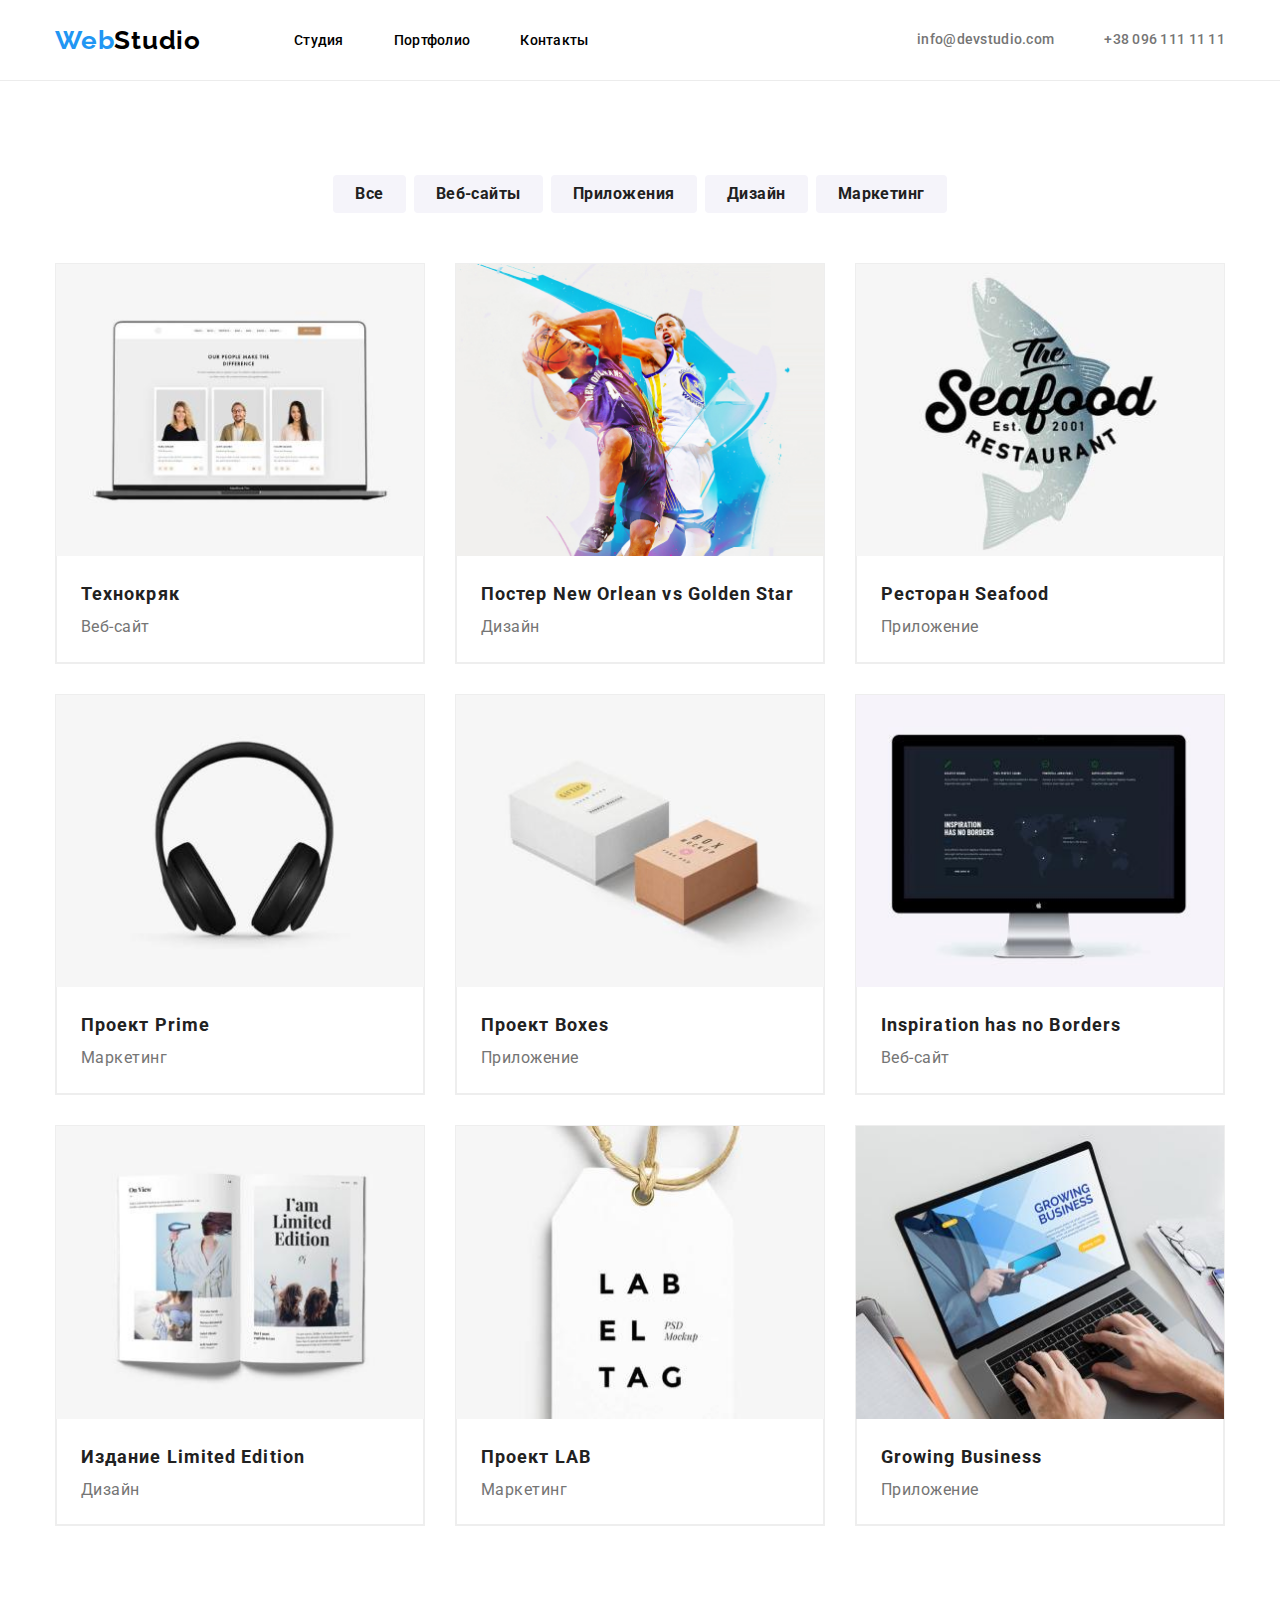
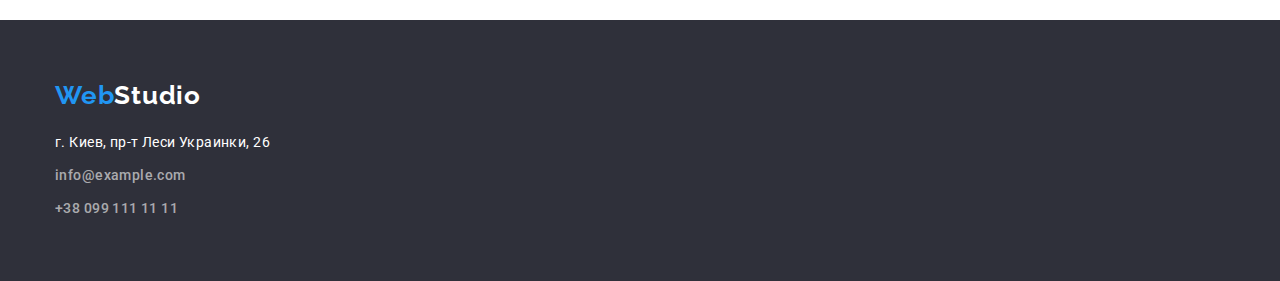
==== portfolio.html @ 86c7d124 "clone repository" ====
<!DOCTYPE html>
<html lang="ru">
  <head>
    <meta charset="UTF-8" />
    <meta http-equiv="X-UA-Compatible" content="IE=edge" />
    <meta name="viewport" content="width=device-width, initial-scale=1.0" />
    <link
      href="https://fonts.googleapis.com/css2?family=Raleway:wght@700&family=Roboto:wght@400;500;700;900&display=swap"
      rel="stylesheet"
    />
    <link
      rel="stylesheet"
      href="https://cdnjs.cloudflare.com/ajax/libs/modern-normalize/1.0.0/modern-normalize.min.css"
    />
    <link rel="stylesheet" href="./css/styles.css" />
    <title>Портфолио</title>
  </head>

  <body>
    <!--Шапка сайта-->
    <header class="page-header">
      <div class="container main-nav">
        <nav class="main-nav">
          <a href="./index.html" class="logo"
            ><span class="logo-item">Web</span>Studio</a
          >

          <ul class="site-nav">
            <li class="site-nav-item">
              <a href="./index.html" class="link">Студия</a>
            </li>
            <li class="site-nav-item">
              <a href="./portfolio.html" class="link">Портфолио</a>
            </li>
            <li class="site-nav-item"><a href="/" class="link">Контакты</a></li>
          </ul>
        </nav>
        <ul class="nav-contact">
          <li class="nav-contact-item">
            <a href="mailto:info@devstudio.com" class="link"
              >info@devstudio.com</a
            >
          </li>
          <li class="nav-contact-item">
            <a href="tel:+380961111111" class="link">+38 096 111 11 11</a>
          </li>
        </ul>
      </div>
    </header>

    <!--Герой-->
    <main>
      <section class="section portfolio-seite">
        <div class="container">
          <h1 class="section-title visually-hidden">Наши работы</h1>
          <ul class="button-portfolio">
            <li class="button-portfolio-item">
              <button class="button" type="button">Все</button>
            </li>
            <li class="button-portfolio-item">
              <button class="button" type="button">Веб-сайты</button>
            </li>
            <li class="button-portfolio-item">
              <button class="button" type="button">Приложения</button>
            </li>
            <li class="button-portfolio-item">
              <button class="button" type="button">Дизайн</button>
            </li>
            <li class="button-portfolio-item">
              <button class="button" type="button">Маркетинг</button>
            </li>
          </ul>

          <ul class="galerie-list galerie">
            <li class="galerie-item">
              <img
                src="./images2/img1.jpg"
                alt="Обложка сайта"
                width="370"
                height="294"
              />
              <div class="item-footer">
                <h2 class="service-title galerie-title">Технокряк</h2>
                <p class="service-text galerie-text">Веб-сайт</p>
              </div>
            </li>
            <li class="galerie-item">
              <img
                src="./images2/img2.jpg"
                alt="Два парня играют в баскетбол"
                width="370"
                height="294"
              />
              <div class="item-footer">
                <h2 class="service-title galerie-title">
                  Постер New Orlean vs Golden Star
                </h2>
                <p class="service-text galerie-text">Дизайн</p>
              </div>
            </li>
            <li class="galerie-item">
              <img
                src="./images2/img3.jpg"
                alt="Эмблема ресторана"
                width="370"
                height="294"
              />
              <div class="item-footer">
                <h2 class="service-title galerie-title">Ресторан Seafood</h2>
                <p class="service-text galerie-text">Приложение</p>
              </div>
            </li>
            <li class="galerie-item">
              <img
                src="./images2/img4.jpg"
                alt="Наушники беспроводные"
                width="370"
                height="294"
              />
              <div class="item-footer">
                <h2 class="service-title galerie-title">Проект Prime</h2>
                <p class="service-text galerie-text">Маркетинг</p>
              </div>
            </li>
            <li class="galerie-item">
              <img
                src="./images2/img5.jpg"
                alt=" Две коробки"
                width="370"
                height="294"
              />
              <div class="item-footer">
                <h2 class="service-title galerie-title">Проект Boxes</h2>
                <p class="service-text galerie-text">Приложение</p>
              </div>
            </li>
            <li class="galerie-item">
              <img
                src="./images2/img6.jpg"
                alt="Главная страница веб-сайта"
                width="370"
                height="294"
              />
              <div class="item-footer">
                <h2 class="service-title galerie-title">
                  Inspiration has no Borders
                </h2>
                <p class="service-text">Веб-сайт</p>
              </div>
            </li>
            <li class="galerie-item">
              <img
                src="./images2/img7.jpg"
                alt="Разворот книги"
                width="370"
                height="294"
              />
              <div class="item-footer">
                <h2 class="service-title galerie-title">
                  Издание Limited Edition
                </h2>
                <p class="service-text galerie-text">Дизайн</p>
              </div>
            </li>
            <li class="galerie-item">
              <img
                src="./images2/img8.jpg"
                alt="Товарная бирка"
                width="370"
                height="294"
              />
              <div class="item-footer">
                <h2 class="service-title galerie-title">Проект LAB</h2>
                <p class="service-text galerie-text">Маркетинг</p>
              </div>
            </li>
            <li class="galerie-item">
              <img
                src="./images2/img9.jpg"
                alt="Поиск информации на ноутбуке"
                width="370"
                height="294"
              />
              <div class="item-footer">
                <h2 class="service-title galerie-title">Growing Business</h2>
                <p class="service-text galerie-text">Приложение</p>
              </div>
            </li>
          </ul>
        </div>
      </section>
    </main>
    <!--Футер-->
    <footer>
      <div class="container">
        <a href="/" class="logo-footer" lang="en"
          ><span class="logo-item">Web</span>Studio</a
        >
        <address class="address">
          <ul class="footer-contact">
            <li class="aadress-item">
              <a href="/" class="street">г. Киев, пр-т Леси Украинки, 26</a>
            </li>
            <li class="aadress-item">
              <a href="mailto:info@example.com" class="link"
                >info@example.com</a
              >
            </li>
            <li class="aadress-item">
              <a href="tel:+380991111111" class="link">+38 099 111 11 11</a>
            </li>
          </ul>
        </address>
      </div>
    </footer>
  </body>
</html>
---- css/styles.css ----
:root {
  --primary-color: #212121;
  --black-color: #000000;
  --grey-color: #757575;
  --blue-color: #2196f3;
  --white-color: #ffffff;
  --bcg-color: #2f303a;
  --bcg-color-button: #f5f4fa;
}
html {
  box-sizing: border-box;
}
*,
*::before,
*::after {
  box-sizing: border-box;
}
body {
  font-family: "Roboto", sans-serif;
  color: var(--primary-color);
  margin: 0;
}
h1,
h2,
h3,
h4,
h5,
h6,
p {
  margin-top: 0;
  margin-bottom: 0;
}
ul {
  margin: 0;
  padding: 0;
  list-style: none;
}
button {
  font-family: inherit;
}

img {
  display: block;
  max-width: 100%;
  height: auto;
}
.visually-hidden {
  position: absolute !important;
  clip: rect(1px 1px 1px 1px);
  clip: rect(1px, 1px, 1px, 1px);
  padding: 0 !important;
  border: 0 !important;
  height: 1px !important;
  width: 1px !important;
  overflow: hidden;
}
.logo {
  font-family: Raleway;
  font-weight: bold;
  font-size: 26px;
  line-height: 1.19;
  letter-spacing: 0.03em;
  color: var(--black-color);
  text-decoration: none;
}

.logo-item {
  font-family: Raleway;
  font-weight: bold;
  font-size: 26px;
  line-height: 1.19;
  letter-spacing: 0.03em;
  color: var(--blue-color);
}

.logo-footer {
  font-family: Raleway;
  font-weight: bold;
  font-size: 26px;
  line-height: 1.19;
  letter-spacing: 0.03em;
  color: var(--white-color);
  text-decoration: none;
}
.portfolio:active {
  color: var(--black-color);
}

/* Heder*/

.page-header {
  margin: 0 auto;
  display: flex;
  justify-content: space-between;
  border-bottom: 1px solid #ececec;
}

.container {
  width: 1200px;
  padding-left: 15px;
  padding-right: 15px;
  margin-right: auto;
  margin-left: auto;
}
/* Site-nav */
.main-nav {
  display: flex;
  align-items: center;
}
.site-nav {
  display: flex;
  margin-left: 93px;
}

.site-nav .site-nav-item + .site-nav-item {
  margin-left: 50px;
}
.site-nav .link {
  display: block;
  padding-top: 32px;
  padding-bottom: 32px;
}

.nav-contact {
  display: flex;
  margin-left: auto;
}

.nav-contact .nav-contact-item + .nav-contact-item {
  margin-left: 50px;
}
.nav-contact .link {
  display: block;
  padding-top: 32px;
  padding-bottom: 32px;
}
.site-nav .link:hover {
  color: var(--blue-color);
}
.site-nav .link {
  color: var(--primary-color);
}

.site-nav .link {
  font-family: Roboto;
  font-style: normal;
  font-weight: 500;
  font-size: 14px;
  line-height: 16px;
  letter-spacing: 0.02em;
  color: var(--black-color);
}

/* Hero / CSS fot index.html */

.hero {
  background-color: var(--bcg-color);
  background-image: linear-gradient(to right,
                  rgba(0, 0, 0, 0),
                  rgba(47, 48, 58, 0.4)),
                  url('../images/fon/fon-hero.jpg');
  background-repeat: no-repeat;
  background-position: center;
  background-size: contain;
  height: 600px;
  max-width: 1600px;
  margin-left: auto;
  margin-right: auto;
  text-align: center;
  display: flex;
  align-items: center;
  padding: 200px 0;
  
}

.hero-title {
  color: var(--white-color);
  font-family: Roboto;
  font-style: normal;
  font-weight: 900;
  font-size: 44px;
  line-height: 1, 36;
  text-align: center;
  letter-spacing: 0.06em;
  text-transform: uppercase;
  margin-bottom: 30px;
}

.hero-button:hover {
  color: var(--white-color);
  background-color: var(--blue-color);
}
.hero-button {
  background: #2196F3;
  box-shadow: 0px 4px 4px rgba(0, 0, 0, 0.15);
  border-radius: 4px;
color: var(--white-color);
 border: 1px solid #0000;
  
  padding: 10px 32px;
  margin-top: 0px;
 
  letter-spacing: 0.06em;

  font-family: Roboto;
  font-style: normal;
  font-weight: bold;
  font-size: 16px;
  line-height: 30px;
}
.button {
  border-radius: 4px;
  padding: 6px 22px;
  margin-top: 30px;
  letter-spacing: 0.06em;

  font-family: Roboto;
  font-style: normal;
  font-weight: bold;
  font-size: 16px;
  line-height: 30px;
}
/* Benefits */
.benefits-section {
  padding-top: 94px;
  padding-bottom: 94px;
}
.benefits {
  display: flex;

  flex-wrap: wrap;
  justify-content: space-evenly;
  flex-basis: calc((100% - 120px) / 4);
}
.benefits .benefits-item {
  width: 270px;
}
.benefits .benefits-item + .benefits-item {
  margin-left: 30px;
}
.section-title.h3{
  margin-bottom: 10px;
}
.section-title.h2{
  margin-bottom: 50px;
}
/* Service */
.section-service {
  padding-top: 0;
  padding-bottom: 94px;
}
.service {
  display: flex;
  flex-wrap: wrap;
  flex-basis: calc((100% - 90px) / 3);
  justify-content: space-evenly;
}

.service .service-item + .service-item {
  margin-left: 30px;
}
.section .section-title.h2 {
  font-weight: bold;
  font-size: 36px;
  line-height: 1.16;
  text-align: center;
  letter-spacing: 0.03em;
}
.teem {
  background-color: #f5f4fa;
  padding-top: 94px;
  padding-bottom: 94px;
 
}
.team-item-footer {
  background-color: #fff;
  padding: 30px 0 30px 0;
  text-align: center;
  border-bottom-left-radius: 4px;
  border-bottom-right-radius: 4px;
}
.team-title {
  font-weight: bold;
  font-size: 36px;
  line-height: 1.16;
  text-align: center;
  letter-spacing: 0.03em;
}
.team-list {
  display: flex;
  margin-top: 50px;

  flex-basis: calc((100% - 120px) / 4);
}
.team-name,
.team-work {
  text-align: center;
}
.teem .team-name {
  font-weight: 500;
  font-size: 16px;
  line-height: 1.18;
  text-align: center;
  letter-spacing: 0.03em;
  margin-bottom: 10px;
}
.team-work {
  font-size: 16px;
  line-height: 1.18;
  text-align: center;
  letter-spacing: 0.03em;
  color: #757575;
}
.team-list .team-item + .team-item {
  margin-left: 30px;
}
.team-item {
  box-shadow: 0px 1px 3px rgba(0, 0, 0, 0.12), 
              0px 1px 1px rgba(0, 0, 0, 0.14),
              0px 2px 1px rgba(0, 0, 0, 0.2);
  border-radius: 0px 0px 4px 4px;
  height: 368px;
}

.section .section-title.h3 {
  font-family: Roboto;
  font-style: normal;
  font-weight: bold;
  font-size: 14px;
  line-height: 16px;
  letter-spacing: 0.03em;
  text-transform: uppercase;
}

.section .benefits-text {
  font-size: 14px;
  line-height: 1.71;
  /* or 171% */
  letter-spacing: 0.03em;
  color: #757575;
}

/* Team CSS */

.team .team-name {
  font-weight: 500;
  font-size: 16px;
  line-height: 1.18;
  text-align: center;
  letter-spacing: 0.03em;
}

.team .team-title {
  font-size: 16px;
  line-height: 1.18;
  text-align: center;
  letter-spacing: 0.03em;
  color: #757575;
}

/* Buttons */
.button:hover,
.button:focus {
  background-color: #2196f3;
  cursor: pointer;
  box-shadow: 0px 3px 1px rgba(0, 0, 0, 0.1), 0px 1px 2px rgba(0, 0, 0, 0.08),
    0px 2px 2px rgba(0, 0, 0, 0.12);
}
.button {
  font-family: Roboto;
  font-weight: bold;
  font-size: 16px;
  line-height: 1.6;
  text-align: center;
  letter-spacing: 0.03em;
  border: none;
  border-radius: 4px;

  color: #212121;
  background-color: #f5f4fa;
}
/* Portfolio CSS */

/* Service */
.button-portfolio-item .button{
  margin-top: 0px;
}
.section .service-title {
  font-weight: bold;
  font-size: 18px;
  line-height: 2;
  letter-spacing: 0.06em;
}

/*Footer */
footer {
  display: flex;
  padding-top: 60px;
  padding-bottom: 60px;
  background-color: #2f303a;
}

.link {
  font-weight: 500;
  font-size: 14px;
  text-decoration: none;
  letter-spacing: 0.02em;
  line-height: 1.15;
  color: #212121;
  padding: 10px 0 10px 0;
  text-decoration: none;
}

.nav-contact {
  margin-left: auto;
  display: flex;
  align-items: center;
}
.contacts-item:not(:first-child) {
  margin-left: 50px;
}

.nav-contact a {
  font-weight: 500;
  font-size: 14px;
  line-height: 1.14;
  letter-spacing: 0.02em;
  text-decoration: none;
  padding: 10px 0 10px 0;
  color: #757575;
}

.footer-contact a {
  font-style: normal;
  font-size: 14px;
  line-height: 1.71;
  letter-spacing: 0.03em;
}

.link:hover,
.link:focus {
  color: #2196f3;
}

.address {
  margin-top: 20px;
}

.address-item:not(:first-child) {
  margin-top: 9px;
}

.footer-contact > li:not(:last-child) {
  margin-bottom: 9px;
}

.address a {
  color: rgba(255, 255, 255, 0.6);
}

.address.link:hover,
.address.link:focus {
  color: #2196f3;
}

.address .street .link {
  font-size: 14px;
  line-height: 1.71;
  letter-spacing: 0.03em;
}

.address .street {
  color: #ffffff;
  text-decoration: none;
}

.address.link {
  color: rgba(255, 255, 255, 0.6);
  text-decoration: none;
}

.portfolio-seite {
  padding-top: 94px;
  padding-bottom: 94px;
}

.button-portfolio {
  margin-top: 0px;
  justify-content: center;
  display: flex;
  background-color: #fff;
  margin-bottom: 50px;
}
.button-portfolio .button-portfolio-item + .button-portfolio-item {
  margin-left: 8px;
}

.button:hover,
.button:focus {
  background-color: #2196f3;
  cursor: pointer;
  box-shadow: 0px 3px 1px rgba(0, 0, 0, 0.1), 0px 1px 2px rgba(0, 0, 0, 0.08),
    0px 2px 2px rgba(0, 0, 0, 0.12);
}

.button {
  font-family: Roboto;
  font-weight: bold;
  font-size: 16px;
  line-height: 1.6;
  text-align: center;
  letter-spacing: 0.03em;
  border: none;
  border-radius: 4px;
  padding: 6px 22px;
  color: #212121;
  background-color: #f5f4fa;
}

/* Service */

.section .service-title {
  font-weight: bold;
  font-size: 18px;
  line-height: 2;
  letter-spacing: 0.06em;
}

.section .service-text {
  font-size: 16px;
  line-height: 1.87;
  letter-spacing: 0.03em;
  color: #757575;
}

.galerie-list {
  display: flex;
  flex-wrap: wrap;
  margin-top: -30px;
  margin-left: -30px;
}
.galerie-item {
  margin-top: 30px;
  margin-left: 30px;
  flex-basis: calc((100% - 90px) / 3);
  border: 1px solid #eee;
}

.item-footer {
  background-color: #fff;
  border: 1px solid #eee;
  border-top: none;
  padding: 20px 24px;
}

/* Buttons class */

.button-portfolio {
  display: flex;
  justify-content: center;
}
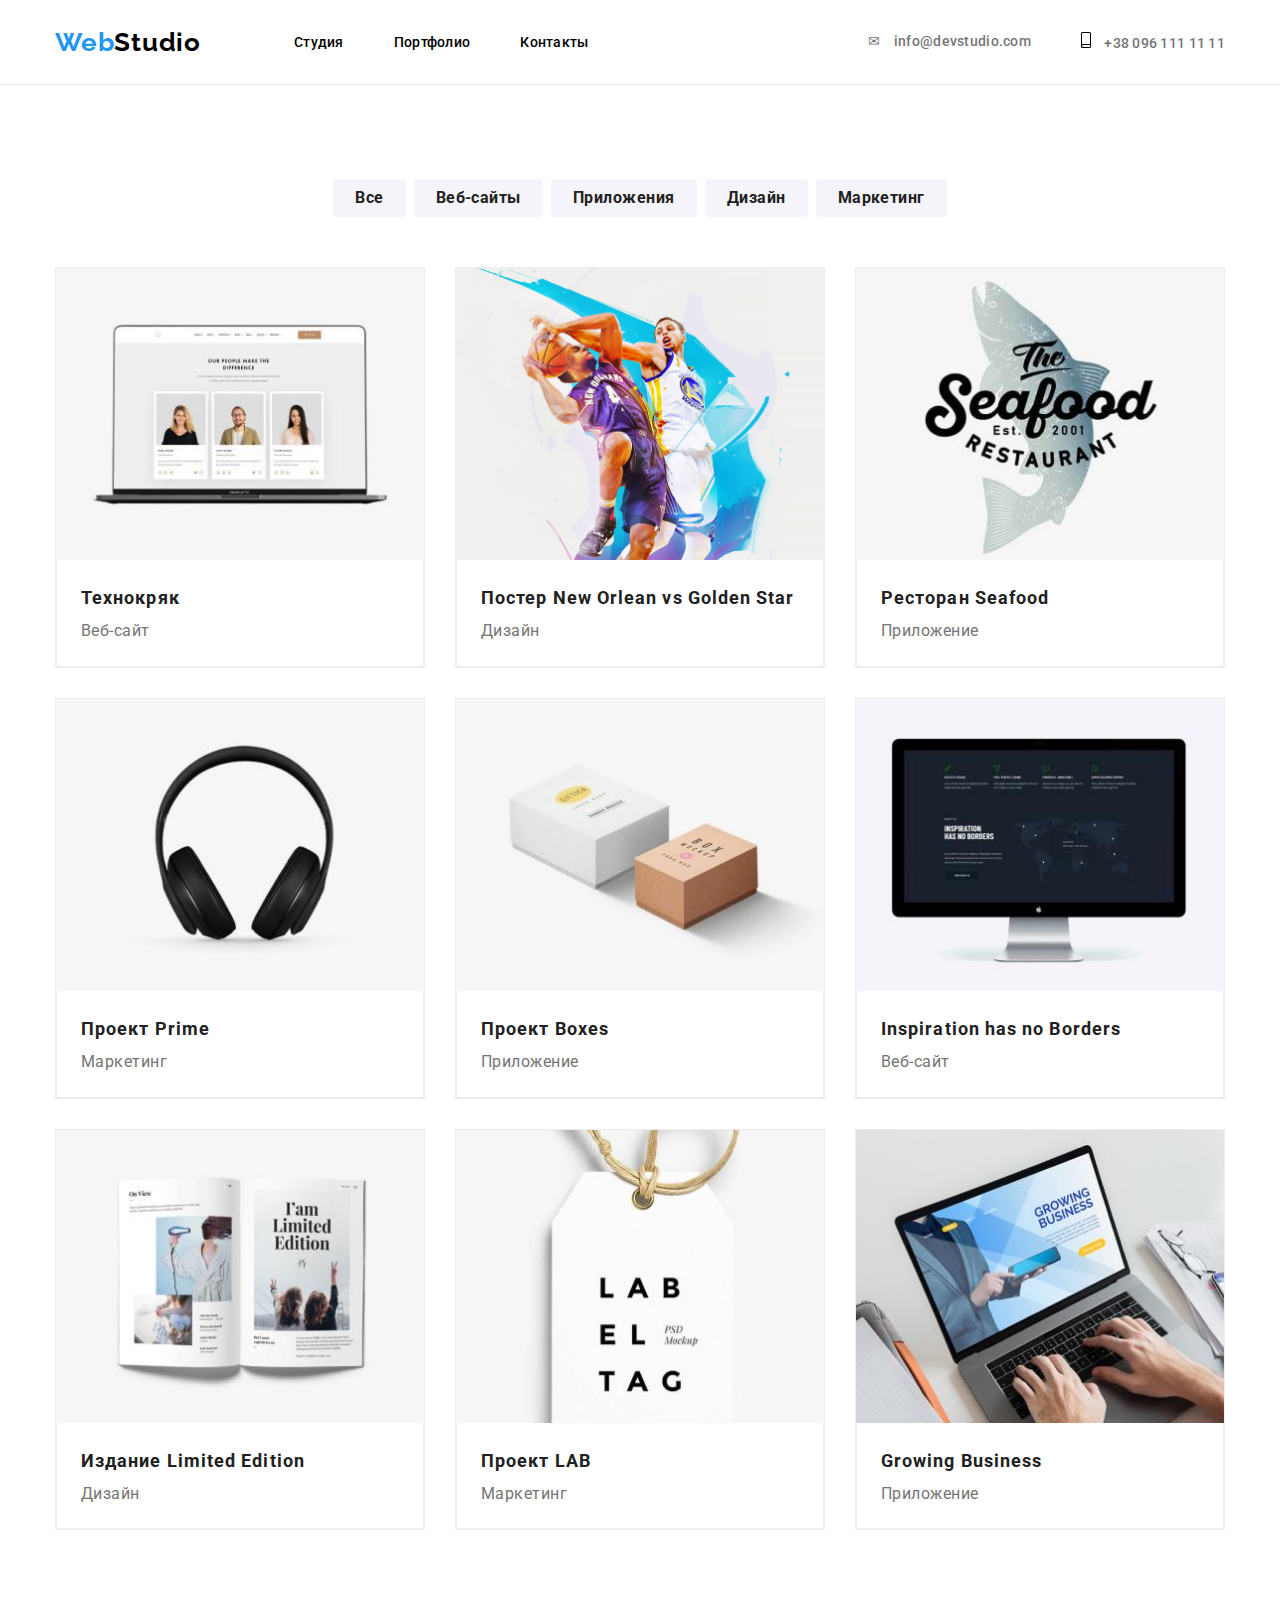
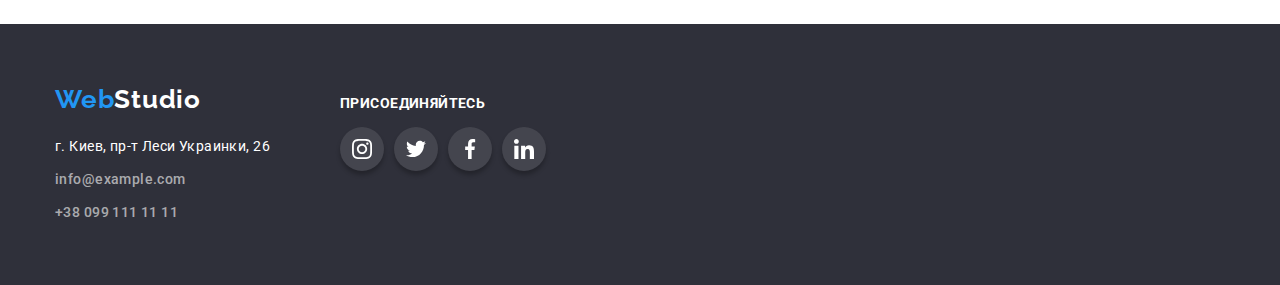
==== commit 43680c1c: "update" ====
--- a/portfolio.html
+++ b/portfolio.html
@@ -20,32 +20,38 @@
     <!--Шапка сайта-->
     <header class="page-header">
       <div class="container main-nav">
+        
         <nav class="main-nav">
-          <a href="./index.html" class="logo"
-            ><span class="logo-item">Web</span>Studio</a
-          >
-
-          <ul class="site-nav">
-            <li class="site-nav-item">
-              <a href="./index.html" class="link">Студия</a>
-            </li>
-            <li class="site-nav-item">
-              <a href="./portfolio.html" class="link">Портфолио</a>
-            </li>
-            <li class="site-nav-item"><a href="/" class="link">Контакты</a></li>
-          </ul>
-        </nav>
-        <ul class="nav-contact">
-          <li class="nav-contact-item">
-            <a href="mailto:info@devstudio.com" class="link"
-              >info@devstudio.com</a
-            >
-          </li>
-          <li class="nav-contact-item">
-            <a href="tel:+380961111111" class="link">+38 096 111 11 11</a>
-          </li>
-        </ul>
-      </div>
+          <a href="https://nataliapolishchuk.github.io/goit-markup-hw-03/" class="logo"><span class="logo-item">Web</span>Studio</a>
+         
+            <ul class="site-nav">
+              <li class="site-nav-item">
+                <a href="./index.html" class="link">Студия</a>
+              </li>
+              <li class="site-nav-item">
+                <a href="./portfolio.html" class="link">Портфолио</a>
+              </li>
+              <li class="site-nav-item">
+                <a href="/" class="link">Контакты</a>
+              </li>
+            </ul>
+          </nav>
+          <ul class="nav-contact">
+            <li class="nav-contact-item">
+              <a href="mailto:info@devstudio.com" class="link link-mail"
+                > info@devstudio.com</a>
+            </li>
+            <li class="nav-contact-item">
+              <a href="tel:+380961111111" class="link link-phone" target="_blank" rel="noopener noreferrer">
+                <svg class="contacts-icon phone-icon">
+                  <use href="./images/icons.svg#smartphone"></use>
+                </svg>
+                +38 096 111 11 11</a>
+            </li>
+          </ul>
+        
+        </div>
+      
     </header>
 
     <!--Герой-->
@@ -192,7 +198,8 @@
     </main>
     <!--Футер-->
     <footer>
-      <div class="container">
+      <div class="container page-footer">
+        <div class="page-footer-div1">
         <a href="/" class="logo-footer" lang="en"
           ><span class="logo-item">Web</span>Studio</a
         >
@@ -212,6 +219,39 @@
           </ul>
         </address>
       </div>
+        <div class="page-footer-div2">
+        <h2 class="footer-text footer-navi">присоединяйтесь</h2>
+        <ul class="list social-icons ">
+          <li class="social-icons-item">
+            <a href="" class="social-icons-link" target="_blank" rel="noopener noreferrer">
+              <svg class="icon">
+                <use href="./images/icons.svg#instagram"></use>
+              </svg>
+            </a>
+          </li>
+          <li class="social-icons-item">
+            <a href="" class="social-icons-link" target="_blank" rel="noopener noreferrer">
+              <svg class="icon">
+                <use href="./images/icons.svg#twitter"></use>
+              </svg>
+            </a>
+          </li>
+          <li class="social-icons-item">
+            <a href="" class="social-icons-link" target="_blank" rel="noopener noreferrer">
+              <svg class="icon">
+                <use href="./images/icons.svg#facebook"></use>
+              </svg>
+            </a>
+          </li>
+          <li class="social-icons-item">
+            <a href="" class="social-icons-link" target="_blank" rel="noopener noreferrer">
+              <svg class="icon">
+                <use href="./images/icons.svg#linkedin"></use>
+              </svg>
+            </a>
+          </li>
+        </div>
+      </div>
     </footer>
   </body>
 </html>
--- a/css/styles.css
+++ b/css/styles.css
@@ -44,6 +44,36 @@
   max-width: 100%;
   height: auto;
 }
+.social-icons {
+  display: inline-flex;
+  margin-top: 16px;
+}
+.social-icons-link {
+  display: flex;
+  width: 44px;
+  height: 44px;
+  border-radius: 50%;
+  justify-content: center;
+  align-items: center;
+  background-color: #fff;
+}
+.social-icons-link:hover,
+.social-icons-link:focus{
+  background-color: #2196f3;
+}
+.social-icons-link:hover .icon,
+.social-icons-link:focus .icon {
+  fill: #ffffff;
+}
+.social-icons .social-icons-item + .social-icons-item {
+  margin-left: 10px;
+}
+.social-icons .icon {
+  width: 20px;
+  height: 20px;
+  fill: #afb1b8;
+}
+
 .visually-hidden {
   position: absolute !important;
   clip: rect(1px 1px 1px 1px);
@@ -120,10 +150,30 @@
   padding-top: 32px;
   padding-bottom: 32px;
 }
-
+.nav-contact-item{
+  display: flex;
+}
 .nav-contact {
-  display: flex;
   margin-left: auto;
+  
+  align-items: center;
+}
+.link-mail::before {
+  content: "\2709";
+  width: 16px;
+  height: 19px;
+  margin-right: 10px;
+}
+.contacts-icon{
+  margin-right: 10px;
+}
+.phone-icon{
+  width: 10px;
+  height: 16px;
+}
+.link-phone:hover .phone-icon,
+.link-phone:focus .phone-icon {
+  fill: #2196F3;
 }
 
 .nav-contact .nav-contact-item + .nav-contact-item {
@@ -155,10 +205,12 @@
 
 .hero {
   background-color: var(--bcg-color);
-  background-image: linear-gradient(to right,
-                  rgba(0, 0, 0, 0),
-                  rgba(47, 48, 58, 0.4)),
-                  url('../images/fon/fon-hero.jpg');
+  background-image: linear-gradient(
+      to right,
+      rgba(0, 0, 0, 0),
+      rgba(47, 48, 58, 0.4)
+    ),
+    url("../images/fon/fon-hero.jpg");
   background-repeat: no-repeat;
   background-position: center;
   background-size: contain;
@@ -170,7 +222,6 @@
   display: flex;
   align-items: center;
   padding: 200px 0;
-  
 }
 
 .hero-title {
@@ -191,15 +242,15 @@
   background-color: var(--blue-color);
 }
 .hero-button {
-  background: #2196F3;
+  background: #2196f3;
   box-shadow: 0px 4px 4px rgba(0, 0, 0, 0.15);
   border-radius: 4px;
-color: var(--white-color);
- border: 1px solid #0000;
-  
+  color: var(--white-color);
+  border: 1px solid #0000;
+
   padding: 10px 32px;
   margin-top: 0px;
- 
+
   letter-spacing: 0.06em;
 
   font-family: Roboto;
@@ -232,16 +283,39 @@
   justify-content: space-evenly;
   flex-basis: calc((100% - 120px) / 4);
 }
+.benefits-item::before {
+  content: "";
+  display: block;
+  height: 120px;
+  margin-bottom: 30px;
+  background-color: #f5f4fa;
+  border-radius: 4px;
+  background-repeat: no-repeat;
+  background-position: 50% 50%;
+}
+.icon-antenna::before {
+  background-image: url("../icon/antenna.svg");
+}
+.icon-clock::before {
+  background-image: url("../icon/clock.svg");
+}
+.icon-diagram::before {
+  background-image: url("../icon/diagram.svg");
+}
+.icon-astronaut::before {
+  background-image: url("../icon/astronaut.svg");
+}
+
 .benefits .benefits-item {
   width: 270px;
 }
 .benefits .benefits-item + .benefits-item {
   margin-left: 30px;
 }
-.section-title.h3{
+.section-title.h3 {
   margin-bottom: 10px;
 }
-.section-title.h2{
+.section-title.h2 {
   margin-bottom: 50px;
 }
 /* Service */
@@ -270,8 +344,8 @@
   background-color: #f5f4fa;
   padding-top: 94px;
   padding-bottom: 94px;
- 
-}
+}
+
 .team-item-footer {
   background-color: #fff;
   padding: 30px 0 30px 0;
@@ -279,6 +353,7 @@
   border-bottom-left-radius: 4px;
   border-bottom-right-radius: 4px;
 }
+
 .team-title {
   font-weight: bold;
   font-size: 36px;
@@ -315,15 +390,70 @@
   margin-left: 30px;
 }
 .team-item {
-  box-shadow: 0px 1px 3px rgba(0, 0, 0, 0.12), 
-              0px 1px 1px rgba(0, 0, 0, 0.14),
-              0px 2px 1px rgba(0, 0, 0, 0.2);
+  box-shadow: 0px 1px 3px rgba(0, 0, 0, 0.12), 0px 1px 1px rgba(0, 0, 0, 0.14),
+    0px 2px 1px rgba(0, 0, 0, 0.2);
   border-radius: 0px 0px 4px 4px;
-  height: 368px;
-}
+}
+.clients {
+  background-color: #fff;
+  padding-top: 94px;
+  padding-bottom: 94px;
+}
+.clients-title.h2 {
+  font-weight: bold;
+  font-size: 36px;
+  line-height: 1.16;
+  text-align: center;
+  letter-spacing: 0.03em;
+  
+}
+.clients-link:hover ,
+.clients-link:focus {
+  border: 1px solid rgba(33, 150, 243, 1);
+  fill: rgba(33, 150, 243, 1);
+}
+
+.clients-list .clients-item + .clients-item {
+  margin-left: 30px;
+}
+.clients-list {
+  display: inline-flex;
+}
+.clients-link {
+  display: flex;
+  width: 170px;
+  height: 90px;
+  border-radius: 4px;
+  border: 1px solid rgba(175, 177, 184, 1);
+  justify-content: center;
+  align-items: center;
+  background-color: #fff;
+}
+.clients-item {
+  display: inline-flex;
+  margin-top: 50px;
+}
+.clients-list .clients-item + .clients-item {
+  margin-left: 30px;
+}
+.clients-list .clients-icon {
+  width: 80px;
+  height: 42px;
+  fill: #afb1b8;
+}
+.clients-link:hover .clients-icon,
+.clients-link:focus .clients-icon{
+  fill:rgba(33, 150, 243, 1);
+  
+}
+
+
+
+
 
 .section .section-title.h3 {
   font-family: Roboto;
+  font-weight: 700;
   font-style: normal;
   font-weight: bold;
   font-size: 14px;
@@ -382,7 +512,7 @@
 /* Portfolio CSS */
 
 /* Service */
-.button-portfolio-item .button{
+.button-portfolio-item .button {
   margin-top: 0px;
 }
 .section .service-title {
@@ -398,6 +528,10 @@
   padding-top: 60px;
   padding-bottom: 60px;
   background-color: #2f303a;
+}
+.container .page-footer {
+  display: flex;
+  align-items: baseline;
 }
 
 .link {
@@ -410,7 +544,15 @@
   padding: 10px 0 10px 0;
   text-decoration: none;
 }
-
+.page-footer{
+  display: inline-flex;
+  
+  align-items: baseline;
+}
+.page-footer-div2{
+  margin-left: 70px;
+  align-items: center;
+}
 .nav-contact {
   margin-left: auto;
   display: flex;
@@ -436,12 +578,39 @@
   line-height: 1.71;
   letter-spacing: 0.03em;
 }
-
+.footer-text {
+  font-family: Roboto;
+  font-style: normal;
+  font-weight: bold;
+  font-size: 14px;
+  line-height: 16px;
+  letter-spacing: 0.03em;
+  text-transform: uppercase;
+
+  color: #ffffff;
+}
+.footer-box-div1:not(:last-child) {
+  margin-right: 70px;
+}
+.list{
+  display: flex;
+}
 .link:hover,
 .link:focus {
   color: #2196f3;
 }
-
+.list .icon{
+  fill: #ffffff;
+}
+footer .social-icons-link{
+  background: rgba(255, 255, 255, 0.1);
+
+box-sizing: border-box;
+box-shadow: 0px 4px 4px rgba(0, 0, 0, 0.25);
+}
+.footer-social{
+  display: flex;
+}
 .address {
   margin-top: 20px;
 }
@@ -558,4 +727,12 @@
 .button-portfolio {
   display: flex;
   justify-content: center;
-}+}
+.galerie-item:hover{
+  background: #FFFFFF;
+border: 1px solid #EEEEEE;
+box-sizing: border-box;
+box-shadow: 0px 1px 1px rgba(0, 0, 0, 0.12),
+            0px 4px 4px rgba(0, 0, 0, 0.06), 
+            1px 4px 6px rgba(0, 0, 0, 0.16);
+}
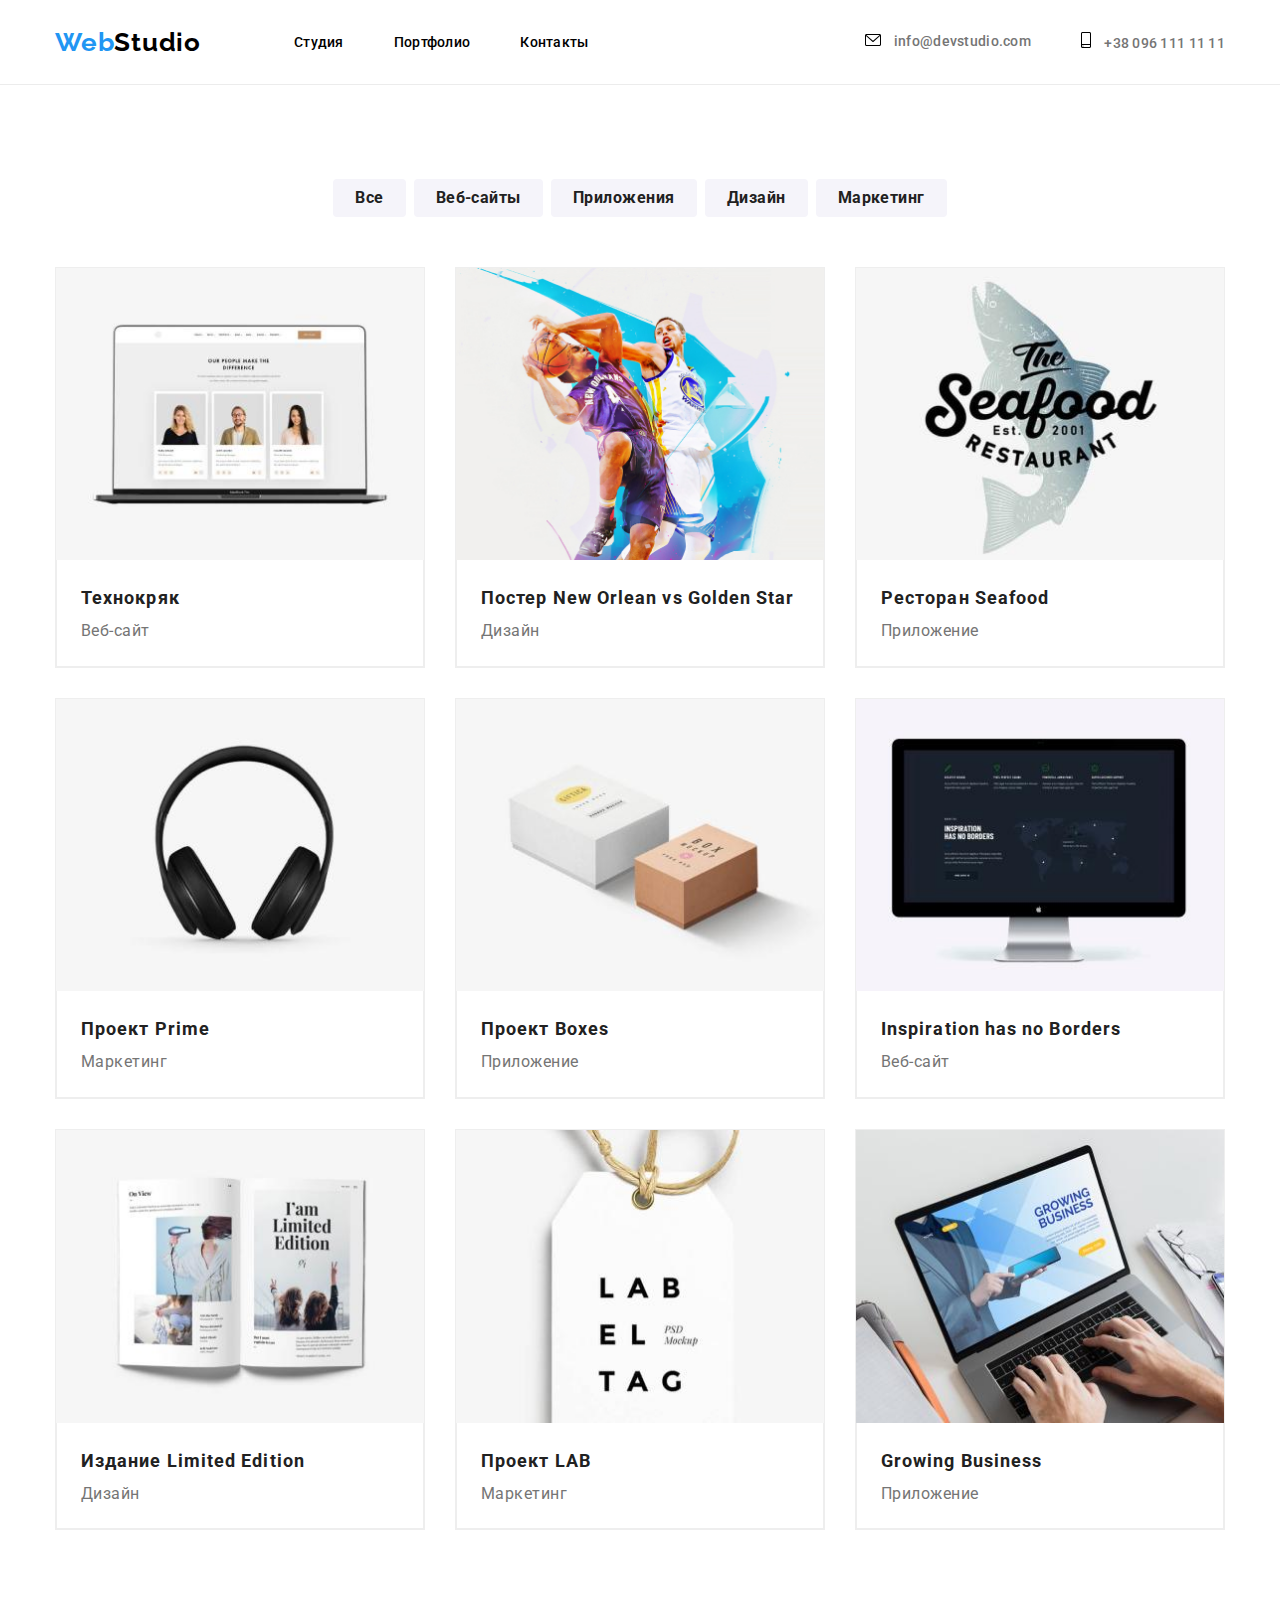
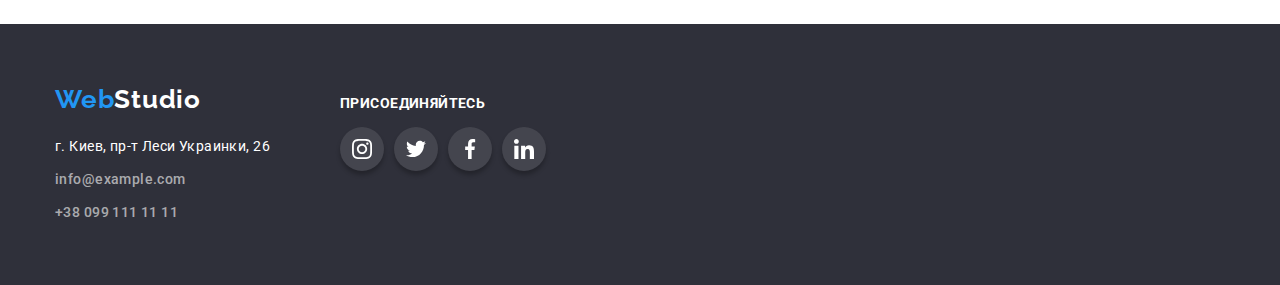
==== commit 2883e37c: "update" ====
--- a/portfolio.html
+++ b/portfolio.html
@@ -39,7 +39,11 @@
           <ul class="nav-contact">
             <li class="nav-contact-item">
               <a href="mailto:info@devstudio.com" class="link link-mail"
-                > info@devstudio.com</a>
+                > 
+                <svg class="contacts-icon mail-icon">
+                  <use href="./images/icons.svg#mail"></use>
+                </svg>
+                info@devstudio.com</a>
             </li>
             <li class="nav-contact-item">
               <a href="tel:+380961111111" class="link link-phone" target="_blank" rel="noopener noreferrer">
--- a/css/styles.css
+++ b/css/styles.css
@@ -47,6 +47,7 @@
 .social-icons {
   display: inline-flex;
   margin-top: 16px;
+  justify-content: center;
 }
 .social-icons-link {
   display: flex;
@@ -56,6 +57,7 @@
   justify-content: center;
   align-items: center;
   background-color: #fff;
+  fill: #757575;
 }
 .social-icons-link:hover,
 .social-icons-link:focus{
@@ -158,11 +160,9 @@
   
   align-items: center;
 }
-.link-mail::before {
-  content: "\2709";
+.mail-icon {
   width: 16px;
-  height: 19px;
-  margin-right: 10px;
+  height: 12px;
 }
 .contacts-icon{
   margin-right: 10px;
@@ -170,6 +170,10 @@
 .phone-icon{
   width: 10px;
   height: 16px;
+}
+.link-mail:hover .mail-icon,
+.link-mail:focus .mail-icon {
+  fill: #2196F3;
 }
 .link-phone:hover .phone-icon,
 .link-phone:focus .phone-icon {
@@ -207,13 +211,13 @@
   background-color: var(--bcg-color);
   background-image: linear-gradient(
       to right,
-      rgba(0, 0, 0, 0),
+      rgba(47, 48, 58, 0.4),
       rgba(47, 48, 58, 0.4)
     ),
     url("../images/fon/fon-hero.jpg");
   background-repeat: no-repeat;
   background-position: center;
-  background-size: contain;
+  background-size: cover;
   height: 600px;
   max-width: 1600px;
   margin-left: auto;
@@ -666,6 +670,7 @@
 
 .button:hover,
 .button:focus {
+  color: #FFFFFF;
   background-color: #2196f3;
   cursor: pointer;
   box-shadow: 0px 3px 1px rgba(0, 0, 0, 0.1), 0px 1px 2px rgba(0, 0, 0, 0.08),
